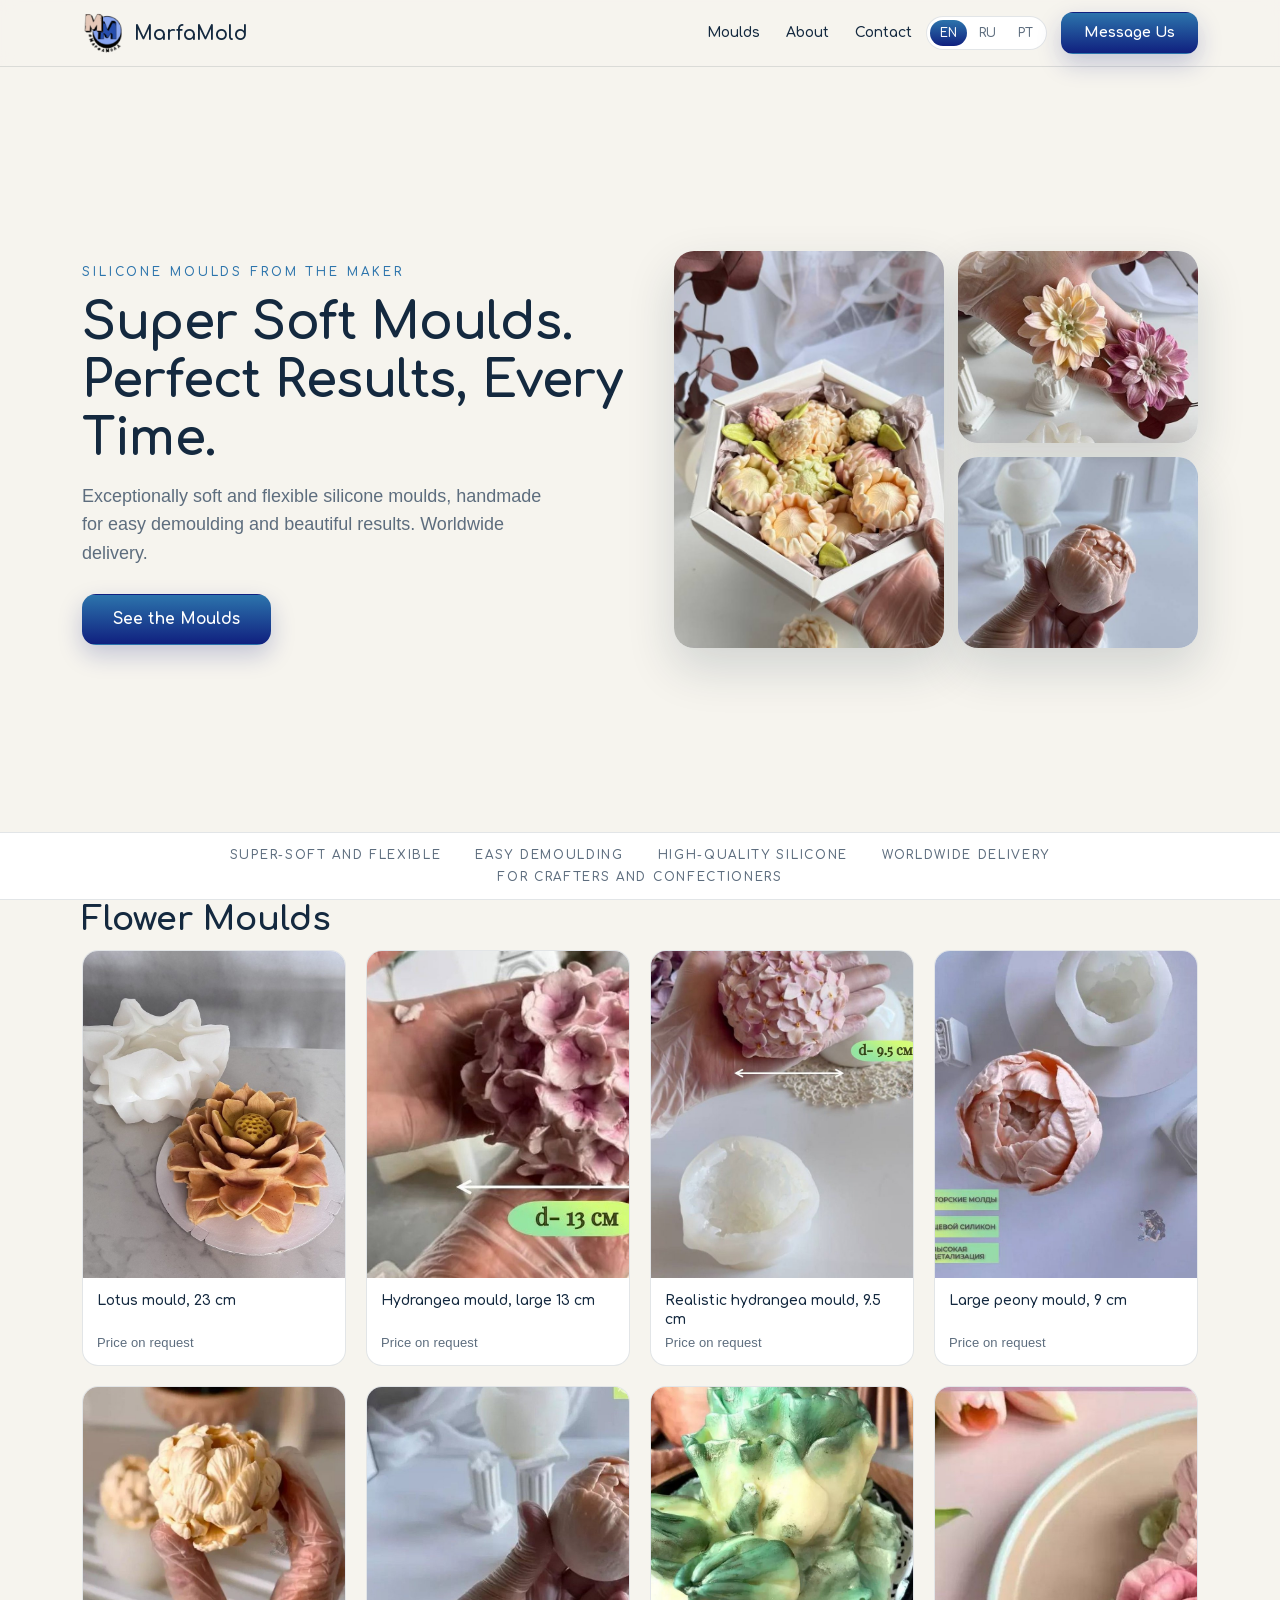
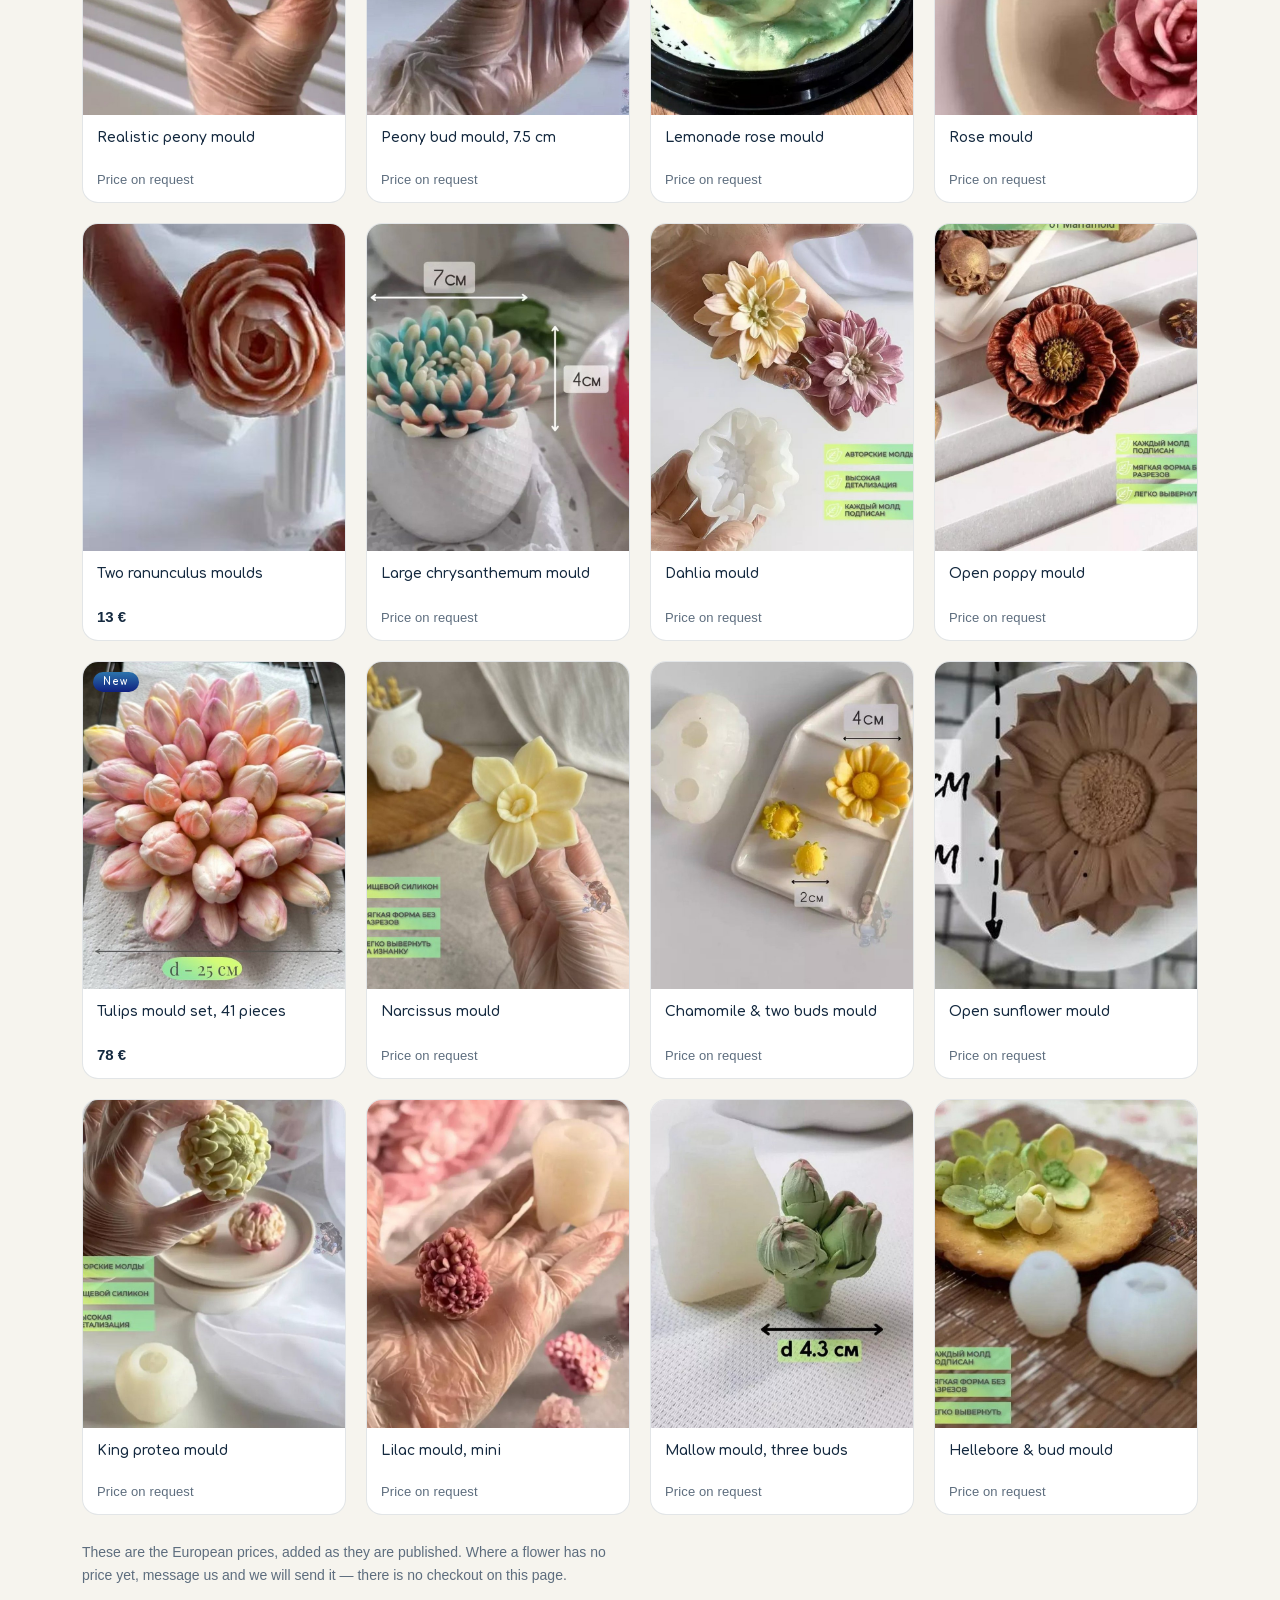
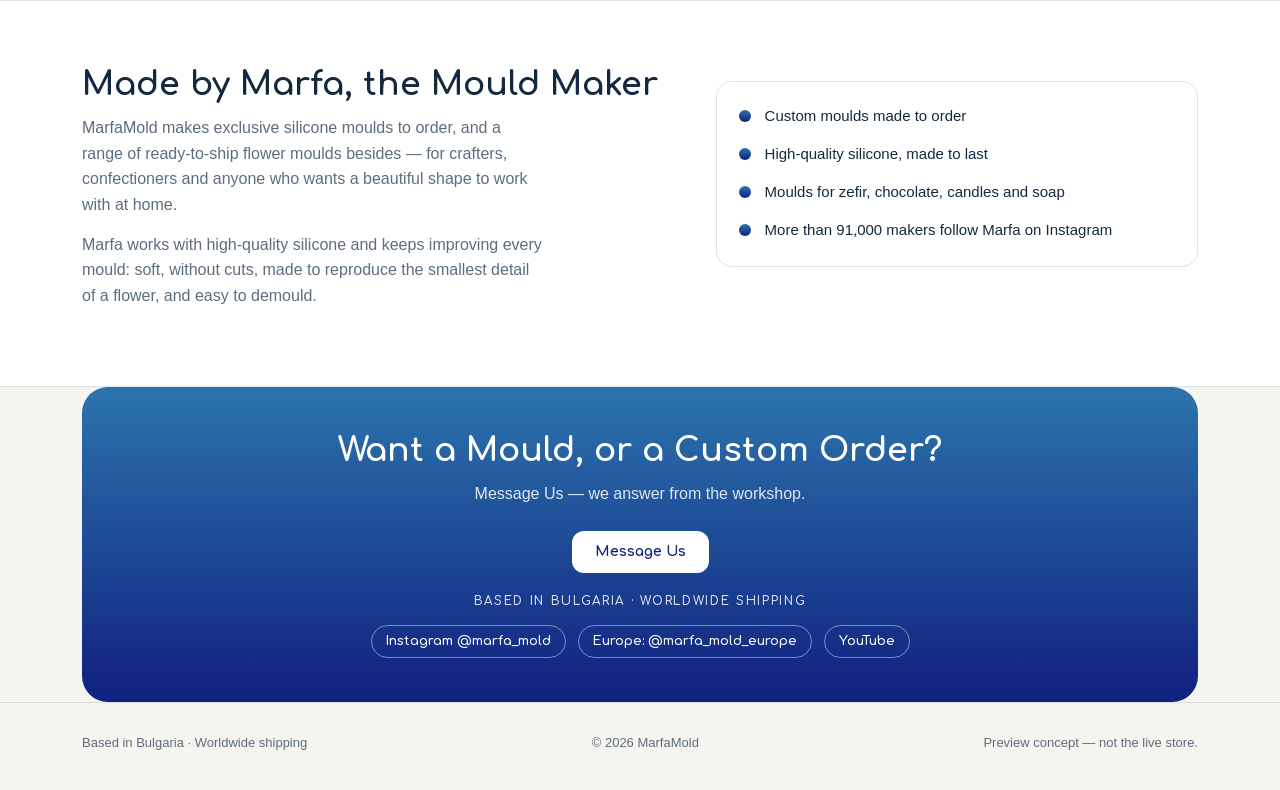
==== index.html @ e94edde2 "MarfaMold — international website (EN / RU / PT)" ====
<!doctype html>
<html lang="en">
<head>
<meta charset="utf-8">
<meta name="viewport" content="width=device-width, initial-scale=1">
<meta name="robots" content="noindex, nofollow">
<title>MarfaMold — super-soft silicone flower moulds, handmade</title>
<meta name="description" content="Super-soft, flexible silicone flower moulds, handmade by Marfa for easy demoulding and beautiful results. For zefir, chocolate, candles and soap. Worldwide delivery.">
<link rel="stylesheet" href="assets/marfa.css">
</head>
<body>

<div class="top">
  <div class="wrap top-in">
    <a class="brand" href="#top">
      <img src="assets/img/marfa-logo.png" alt="MarfaMold">
      <b>MarfaMold</b>
    </a>
    <nav>
      <a href="#moulds">Moulds</a>
      <a href="#about">About</a>
      <a href="#contact">Contact</a>
    </nav>
    <div class="lang" aria-label="Language"><a class="on" href="index.html" hreflang="en">EN</a><a href="ru/index.html" hreflang="ru">RU</a><a href="pt/index.html" hreflang="pt">PT</a></div>
    <a class="btn btn-grad" href="https://www.instagram.com/marfa_mold">Message Us</a>
  </div>
</div>

<div class="first-screen">
<header class="hero wrap" id="top">
  <div class="hero-in">
    <div>
      <p class="kicker">Silicone moulds from the maker</p>
      <h1>Super Soft Moulds. Perfect Results, Every Time.</h1>
      <p class="lead">Exceptionally soft and flexible silicone moulds, handmade for easy demoulding and beautiful results. Worldwide delivery.</p>
      <div class="cta-row">
        <a class="btn btn-grad btn-lg" href="#moulds">See the Moulds</a>
      </div>
    </div>
    <div class="collage">
      <div class="tile t1"><img src="assets/img/hero/hero-box.jpg" alt="A gift box of pastel zefir flowers made with MarfaMold moulds"></div>
      <div class="tile t2"><img src="assets/img/hero/hero-hands.jpg" alt="Two finished flower mouldings held in a gloved hand — peach and pink dahlias"></div>
      <div class="tile t3"><img src="assets/img/hero/hero-rose.jpg" alt="A zefir rose made with a MarfaMold mould, held in a gloved hand"></div>
    </div>
  </div>
</header>

<div class="claims">
  <div class="wrap">
    <span>Super-soft and flexible</span>
    <span>Easy demoulding</span>
    <span>High-quality silicone</span>
    <span>Worldwide delivery</span>
    <span>For crafters and confectioners</span>
  </div>
</div>
</div>

<section id="moulds" class="wrap">
  <h2>Flower Moulds</h2>
  <div class="grid">
    <article class="p">
      <div class="p-img"><img loading="lazy" src="assets/img/lotus-23.jpg" alt="Lotus mould, 23 cm"></div>
      <div class="p-body"><span class="p-name">Lotus mould, 23 cm</span><span class="p-price p-ask">Price on request</span></div>
    </article>
    <article class="p">
      <div class="p-img"><img loading="lazy" src="assets/img/hydrangea-13.jpg" alt="Hydrangea mould, large 13 cm"></div>
      <div class="p-body"><span class="p-name">Hydrangea mould, large 13 cm</span><span class="p-price p-ask">Price on request</span></div>
    </article>
    <article class="p">
      <div class="p-img"><img loading="lazy" src="assets/img/hydrangea-95.jpg" alt="Realistic hydrangea mould, 9.5 cm"></div>
      <div class="p-body"><span class="p-name">Realistic hydrangea mould, 9.5 cm</span><span class="p-price p-ask">Price on request</span></div>
    </article>
    <article class="p">
      <div class="p-img"><img loading="lazy" src="assets/img/peony-big-9.jpg" alt="Large peony mould, 9 cm"></div>
      <div class="p-body"><span class="p-name">Large peony mould, 9 cm</span><span class="p-price p-ask">Price on request</span></div>
    </article>
    <article class="p">
      <div class="p-img"><img loading="lazy" src="assets/img/peony-realistic.jpg" alt="Realistic peony mould"></div>
      <div class="p-body"><span class="p-name">Realistic peony mould</span><span class="p-price p-ask">Price on request</span></div>
    </article>
    <article class="p">
      <div class="p-img"><img loading="lazy" src="assets/img/peony-bud-75.jpg" alt="Peony bud mould, 7.5 cm"></div>
      <div class="p-body"><span class="p-name">Peony bud mould, 7.5 cm</span><span class="p-price p-ask">Price on request</span></div>
    </article>
    <article class="p">
      <div class="p-img"><img loading="lazy" src="assets/img/rose-lemonade.jpg" alt="Lemonade rose mould"></div>
      <div class="p-body"><span class="p-name">Lemonade rose mould</span><span class="p-price p-ask">Price on request</span></div>
    </article>
    <article class="p">
      <div class="p-img"><img loading="lazy" src="assets/img/rose-new.jpg" alt="Rose mould"></div>
      <div class="p-body"><span class="p-name">Rose mould</span><span class="p-price p-ask">Price on request</span></div>
    </article>
    <article class="p">
      <div class="p-img"><img loading="lazy" src="assets/img/ranunculus-set.jpg" alt="Two ranunculus moulds"></div>
      <div class="p-body"><span class="p-name">Two ranunculus moulds</span><span class="p-price">13 €</span></div>
    </article>
    <article class="p">
      <div class="p-img"><img loading="lazy" src="assets/img/chrysanthemum.jpg" alt="Large chrysanthemum mould"></div>
      <div class="p-body"><span class="p-name">Large chrysanthemum mould</span><span class="p-price p-ask">Price on request</span></div>
    </article>
    <article class="p">
      <div class="p-img"><img loading="lazy" src="assets/img/dahlia.jpg" alt="Dahlia mould"></div>
      <div class="p-body"><span class="p-name">Dahlia mould</span><span class="p-price p-ask">Price on request</span></div>
    </article>
    <article class="p">
      <div class="p-img"><img loading="lazy" src="assets/img/poppy-open.jpg" alt="Open poppy mould"></div>
      <div class="p-body"><span class="p-name">Open poppy mould</span><span class="p-price p-ask">Price on request</span></div>
    </article>
    <article class="p">
      <div class="p-img"><span class="p-badge">New</span><img loading="lazy" src="assets/img/tulips-41.jpg" alt="Tulips mould set, 41 pieces"></div>
      <div class="p-body"><span class="p-name">Tulips mould set, 41 pieces</span><span class="p-price">78 €</span></div>
    </article>
    <article class="p">
      <div class="p-img"><img loading="lazy" src="assets/img/narcissus.jpg" alt="Narcissus mould"></div>
      <div class="p-body"><span class="p-name">Narcissus mould</span><span class="p-price p-ask">Price on request</span></div>
    </article>
    <article class="p">
      <div class="p-img"><img loading="lazy" src="assets/img/chamomile-buds.jpg" alt="Chamomile &amp; two buds mould"></div>
      <div class="p-body"><span class="p-name">Chamomile &amp; two buds mould</span><span class="p-price p-ask">Price on request</span></div>
    </article>
    <article class="p">
      <div class="p-img"><img loading="lazy" src="assets/img/sunflower-open.jpg" alt="Open sunflower mould"></div>
      <div class="p-body"><span class="p-name">Open sunflower mould</span><span class="p-price p-ask">Price on request</span></div>
    </article>
    <article class="p">
      <div class="p-img"><img loading="lazy" src="assets/img/king-protea.jpg" alt="King protea mould"></div>
      <div class="p-body"><span class="p-name">King protea mould</span><span class="p-price p-ask">Price on request</span></div>
    </article>
    <article class="p">
      <div class="p-img"><img loading="lazy" src="assets/img/lilac-mini.jpg" alt="Lilac mould, mini"></div>
      <div class="p-body"><span class="p-name">Lilac mould, mini</span><span class="p-price p-ask">Price on request</span></div>
    </article>
    <article class="p">
      <div class="p-img"><img loading="lazy" src="assets/img/mallow-buds.jpg" alt="Mallow mould, three buds"></div>
      <div class="p-body"><span class="p-name">Mallow mould, three buds</span><span class="p-price p-ask">Price on request</span></div>
    </article>
    <article class="p">
      <div class="p-img"><img loading="lazy" src="assets/img/hellebore-bud.jpg" alt="Hellebore &amp; bud mould"></div>
      <div class="p-body"><span class="p-name">Hellebore &amp; bud mould</span><span class="p-price p-ask">Price on request</span></div>
    </article>
  </div>
  <p class="note">These are the European prices, added as they are published. Where a flower has no price yet, message us and we will send it — there is no checkout on this page.</p>
</section>

<section id="about" style="background:#fff;border-block:1px solid var(--line)">
  <div class="wrap about-in">
    <div>
      <h2>Made by Marfa, the Mould Maker</h2>
      <p>MarfaMold makes exclusive silicone moulds to order, and a range of ready-to-ship flower moulds besides — for crafters, confectioners and anyone who wants a beautiful shape to work with at home.</p>
      <p>Marfa works with high-quality silicone and keeps improving every mould: soft, without cuts, made to reproduce the smallest detail of a flower, and easy to demould.</p>
    </div>
    <ul class="facts">
      <li>Custom moulds made to order</li>
      <li>High-quality silicone, made to last</li>
      <li>Moulds for zefir, chocolate, candles and soap</li>
      <li>More than 91,000 makers follow Marfa on Instagram</li>
    </ul>
  </div>
</section>

<section id="contact" class="wrap">
  <div class="contact">
    <h2>Want a Mould, or a Custom Order?</h2>
    <p>Message Us — we answer from the workshop.</p>
    <a class="btn" href="https://www.instagram.com/marfa_mold">Message Us</a>
    <p class="based">Based in Bulgaria · Worldwide shipping</p>
    <div class="socials">
      <a href="https://www.instagram.com/marfa_mold" target="_blank" rel="noopener">Instagram @marfa_mold</a>
      <a href="https://www.instagram.com/marfa_mold_europe" target="_blank" rel="noopener">Europe: @marfa_mold_europe</a>
      <a href="https://www.youtube.com/@marfamold" target="_blank" rel="noopener">YouTube</a>
    </div>
  </div>
</section>

<footer>
  <div class="wrap foot-in">
    <span>Based in Bulgaria · Worldwide shipping</span>
    <span>© 2026 MarfaMold</span>
    <span>Preview concept — not the live store.</span>
  </div>
</footer>

</body>
</html>
---- assets/marfa.css ----
/* MarfaMold demo — shared styles. Brand font (Comfortaa), colours and
   layout follow marfa-mold.ru / marfamold.ru; no Sweet Moments assets. */
@font-face { font-family:'Comfortaa'; font-style:normal; font-weight:400; font-display:swap;
  src:url('fonts/comfortaa-400-latin.woff2') format('woff2');
  unicode-range:U+0000-00FF,U+0131,U+0152-0153,U+02BB-02BC,U+02C6,U+02DA,U+02DC,U+0304,U+0308,U+0329,U+2000-206F,U+20AC,U+2122,U+2191,U+2193,U+2212,U+2215,U+FEFF,U+FFFD; }
@font-face { font-family:'Comfortaa'; font-style:normal; font-weight:400; font-display:swap;
  src:url('fonts/comfortaa-400-cyrillic.woff2') format('woff2');
  unicode-range:U+0301,U+0400-045F,U+0490-0491,U+04B0-04B1,U+2116; }
@font-face { font-family:'Comfortaa'; font-style:normal; font-weight:600; font-display:swap;
  src:url('fonts/comfortaa-600-latin.woff2') format('woff2');
  unicode-range:U+0000-00FF,U+0131,U+0152-0153,U+02BB-02BC,U+02C6,U+02DA,U+02DC,U+0304,U+0308,U+0329,U+2000-206F,U+20AC,U+2122,U+2191,U+2193,U+2212,U+2215,U+FEFF,U+FFFD; }
@font-face { font-family:'Comfortaa'; font-style:normal; font-weight:600; font-display:swap;
  src:url('fonts/comfortaa-600-cyrillic.woff2') format('woff2');
  unicode-range:U+0301,U+0400-045F,U+0490-0491,U+04B0-04B1,U+2116; }
@font-face { font-family:'Comfortaa'; font-style:normal; font-weight:700; font-display:swap;
  src:url('fonts/comfortaa-700-latin.woff2') format('woff2');
  unicode-range:U+0000-00FF,U+0131,U+0152-0153,U+02BB-02BC,U+02C6,U+02DA,U+02DC,U+0304,U+0308,U+0329,U+2000-206F,U+20AC,U+2122,U+2191,U+2193,U+2212,U+2215,U+FEFF,U+FFFD; }
@font-face { font-family:'Comfortaa'; font-style:normal; font-weight:700; font-display:swap;
  src:url('fonts/comfortaa-700-cyrillic.woff2') format('woff2');
  unicode-range:U+0301,U+0400-045F,U+0490-0491,U+04B0-04B1,U+2116; }

:root{
  --paper:#f6f4ee; --card:#ffffff; --ink:#14293f; --ink-soft:#5d6d7e;
  --blue:#2c74ac; --blue-deep:#10207f; --line:rgba(20,41,63,.12);
  --grad:linear-gradient(0.5turn,#2c74ac 0%,#10207f 100%);
  --radius:16px;
  --top-h:67px;          /* sticky header height: first-screen maths */
  --display:'Comfortaa',system-ui,sans-serif;
  --sans:-apple-system,BlinkMacSystemFont,'Segoe UI',Roboto,'Helvetica Neue',Arial,sans-serif;
}
*{box-sizing:border-box}
html{scroll-behavior:smooth}
body{margin:0;background:var(--paper);color:var(--ink);font:16px/1.6 var(--sans)}
img{display:block;max-width:100%}
a{color:inherit}
.wrap{max-width:1160px;margin:0 auto;padding:0 22px}

/* ---- header ---- */
.top{position:sticky;top:0;z-index:10;background:rgba(246,244,238,.92);backdrop-filter:blur(8px);
  border-bottom:1px solid var(--line)}
.top-in{display:flex;align-items:center;gap:14px;padding-block:12px}
.brand{display:flex;align-items:center;gap:10px;text-decoration:none}
.brand img{width:42px;height:42px}
.brand b{font:700 19px/1 var(--display);letter-spacing:.01em}
.top nav{margin-left:auto;display:flex;gap:26px}
.top nav a{font:600 14px/1 var(--display);text-decoration:none;color:var(--ink)}
.top nav a:hover{color:var(--blue)}
.lang{display:flex;align-items:center;gap:2px;border:1px solid var(--line);
  border-radius:999px;padding:3px;background:#fff}
.top .lang{margin-left:auto}
.top nav + .lang{margin-left:0}
.lang a{font:600 12px/1 var(--display);padding:7px 10px;border-radius:999px;
  text-decoration:none;color:var(--ink-soft)}
.lang a:hover{color:var(--blue)}
.lang a.on{background:var(--grad);color:#fff}
.btn{display:inline-flex;align-items:center;justify-content:center;gap:10px;
  padding:13px 22px;border-radius:12px;font:700 14px/1 var(--display);text-decoration:none;
  border:1px solid transparent;cursor:pointer;white-space:nowrap}
.btn-grad{background:var(--grad);color:#fff;box-shadow:0 10px 24px rgba(16,32,127,.22)}
.btn-lg{padding:17px 30px;font-size:15.5px;border-radius:14px}

/* ---- hero ---- */
.hero{padding-top:54px;padding-bottom:40px}
.hero-in{display:grid;grid-template-columns:1.02fr .98fr;gap:46px;align-items:center}
.kicker{font:600 12px/1 var(--display);letter-spacing:.24em;text-transform:uppercase;color:var(--blue)}
.hero h1{margin:16px 0 14px;font:700 clamp(30px,4.1vw,50px)/1.16 var(--display);letter-spacing:-.01em}
.hero p.lead{margin:0 0 26px;font-size:18px;color:var(--ink-soft);max-width:46ch}
.cta-row{display:flex;gap:14px;flex-wrap:wrap}

/* ---- hero collage: three photos from the original shop hero ---- */
.collage{display:grid;grid-template-columns:1.06fr .94fr;gap:14px;align-items:stretch}
.collage .tile{border-radius:calc(var(--radius) + 4px);overflow:hidden;background:#fff;
  box-shadow:0 20px 48px rgba(20,41,63,.16)}
.collage .t1{grid-row:1 / span 2}
.collage img{width:100%;height:100%;object-fit:cover}
.collage .t2,.collage .t3{aspect-ratio:5/4}

/* ---- claims strip ---- */
.claims{border-block:1px solid var(--line);background:#fff}
.claims .wrap{display:flex;flex-wrap:wrap;gap:10px 34px;justify-content:center;padding-block:16px}
.claims span{font:600 12px/1 var(--display);letter-spacing:.14em;text-transform:uppercase;color:var(--ink-soft)}

/* ---- sections ---- */
section{padding:64px 0}
h2{margin:0 0 10px;font:700 clamp(24px,2.6vw,34px)/1.2 var(--display)}
.sub{margin:0 0 34px;color:var(--ink-soft);max-width:62ch}

/* ---- product grid ---- */
.grid{display:grid;grid-template-columns:repeat(auto-fill,minmax(215px,1fr));gap:20px}
.p{background:var(--card);border:1px solid var(--line);border-radius:var(--radius);overflow:hidden;
  display:flex;flex-direction:column}
.p-img{aspect-ratio:4/5;background:#fff;position:relative}
.p-img img{width:100%;height:100%;object-fit:cover}
.p-badge{position:absolute;top:10px;left:10px;padding:5px 10px;border-radius:999px;
  background:var(--grad);color:#fff;font:700 10px/1 var(--display);letter-spacing:.12em}
.p-body{padding:14px 14px 16px;display:flex;flex-direction:column;gap:6px;flex:1}
.p-name{font:600 14px/1.35 var(--display);min-height:2.7em}
.p-price{font:700 15px/1 var(--sans);margin-top:auto}
.p-price s{color:var(--ink-soft);font-weight:400;margin-left:8px;font-size:13px}
.p-ask{font-weight:400;font-size:13px;color:var(--ink-soft);letter-spacing:.01em}
.note{margin-top:26px;color:var(--ink-soft);font-size:14px;max-width:70ch}

/* ---- about ---- */
.about-in{display:grid;grid-template-columns:1.1fr .9fr;gap:44px;align-items:start}
.about-in p{margin:0 0 14px;color:var(--ink-soft);max-width:52ch}
.facts{background:#fff;border:1px solid var(--line);border-radius:var(--radius);padding:22px 22px 10px}
.facts li{list-style:none;margin:0 0 14px;padding-left:26px;position:relative;font-size:15px}
.facts li::before{content:"";position:absolute;left:0;top:6px;width:12px;height:12px;border-radius:50%;
  background:var(--grad)}
.facts ul{margin:0;padding:0}

/* ---- contact ---- */
.contact{background:var(--grad);color:#fff;border-radius:calc(var(--radius) + 10px);padding:44px 34px;text-align:center}
.contact h2{color:#fff}
.contact p{color:rgba(255,255,255,.85);max-width:52ch;margin:0 auto 24px}
.contact .based{font:600 12px/1 var(--display);letter-spacing:.14em;text-transform:uppercase;
  color:rgba(255,255,255,.85);margin:22px auto 0}
.contact .btn{background:#fff;color:var(--blue-deep)}
.socials{display:flex;flex-wrap:wrap;gap:12px;justify-content:center;margin-top:18px}
.socials a{color:#fff;text-decoration:none;font:600 13px/1 var(--display);
  border:1px solid rgba(255,255,255,.45);border-radius:999px;padding:9px 14px}
.socials a:hover{background:rgba(255,255,255,.14)}

/* ---- footer ---- */
footer{border-top:1px solid var(--line);padding:30px 0 36px;color:var(--ink-soft);font-size:13px}
.foot-in{display:flex;flex-wrap:wrap;gap:10px 20px;align-items:baseline;justify-content:space-between}

/* ---- first screen: on desktop the hero and the benefits strip fill the whole
   first viewport, so the Flower Moulds section only begins after a scroll
   (Natalia, 2026-10-02). The height comes from the viewport and the air from
   the padding; the photographs keep their own proportions. ---- */
@media (min-width:901px){
  .first-screen{display:flex;flex-direction:column;min-height:calc(100vh - var(--top-h))}
  .first-screen .hero{flex:1 1 auto;display:flex;flex-direction:column;
    justify-content:center;padding-block:clamp(24px,4.4vh,68px)}
  .first-screen .claims{flex:0 0 auto}
}
/* taller screens: scale the hero composition up a step at a time, so the extra
   height is shared between the photographs and the air (never stretched) */
@media (min-width:901px) and (min-height:1000px){
  .hero{max-width:1300px}
  .hero-in{grid-template-columns:.95fr 1.05fr}
}
@media (min-width:901px) and (min-height:1200px){
  .hero{max-width:1440px}
  .hero-in{grid-template-columns:.9fr 1.1fr}
}

@media (max-width:900px){
  .hero-in,.about-in{grid-template-columns:1fr;gap:28px}
  .top nav{display:none}
  .hero{padding-top:34px}
  .collage{grid-template-columns:1fr 1fr}
  .collage .t1{grid-column:1 / -1;grid-row:auto;aspect-ratio:4/4}
}
@media (max-width:560px){
  .grid{grid-template-columns:repeat(2,1fr);gap:12px}
  .p-body{padding:10px 10px 12px}
  .p-name{font-size:12.5px}
  .btn{padding:12px 16px}
  .top .btn-grad{display:none}
  .lang a{padding:7px 8px}
}
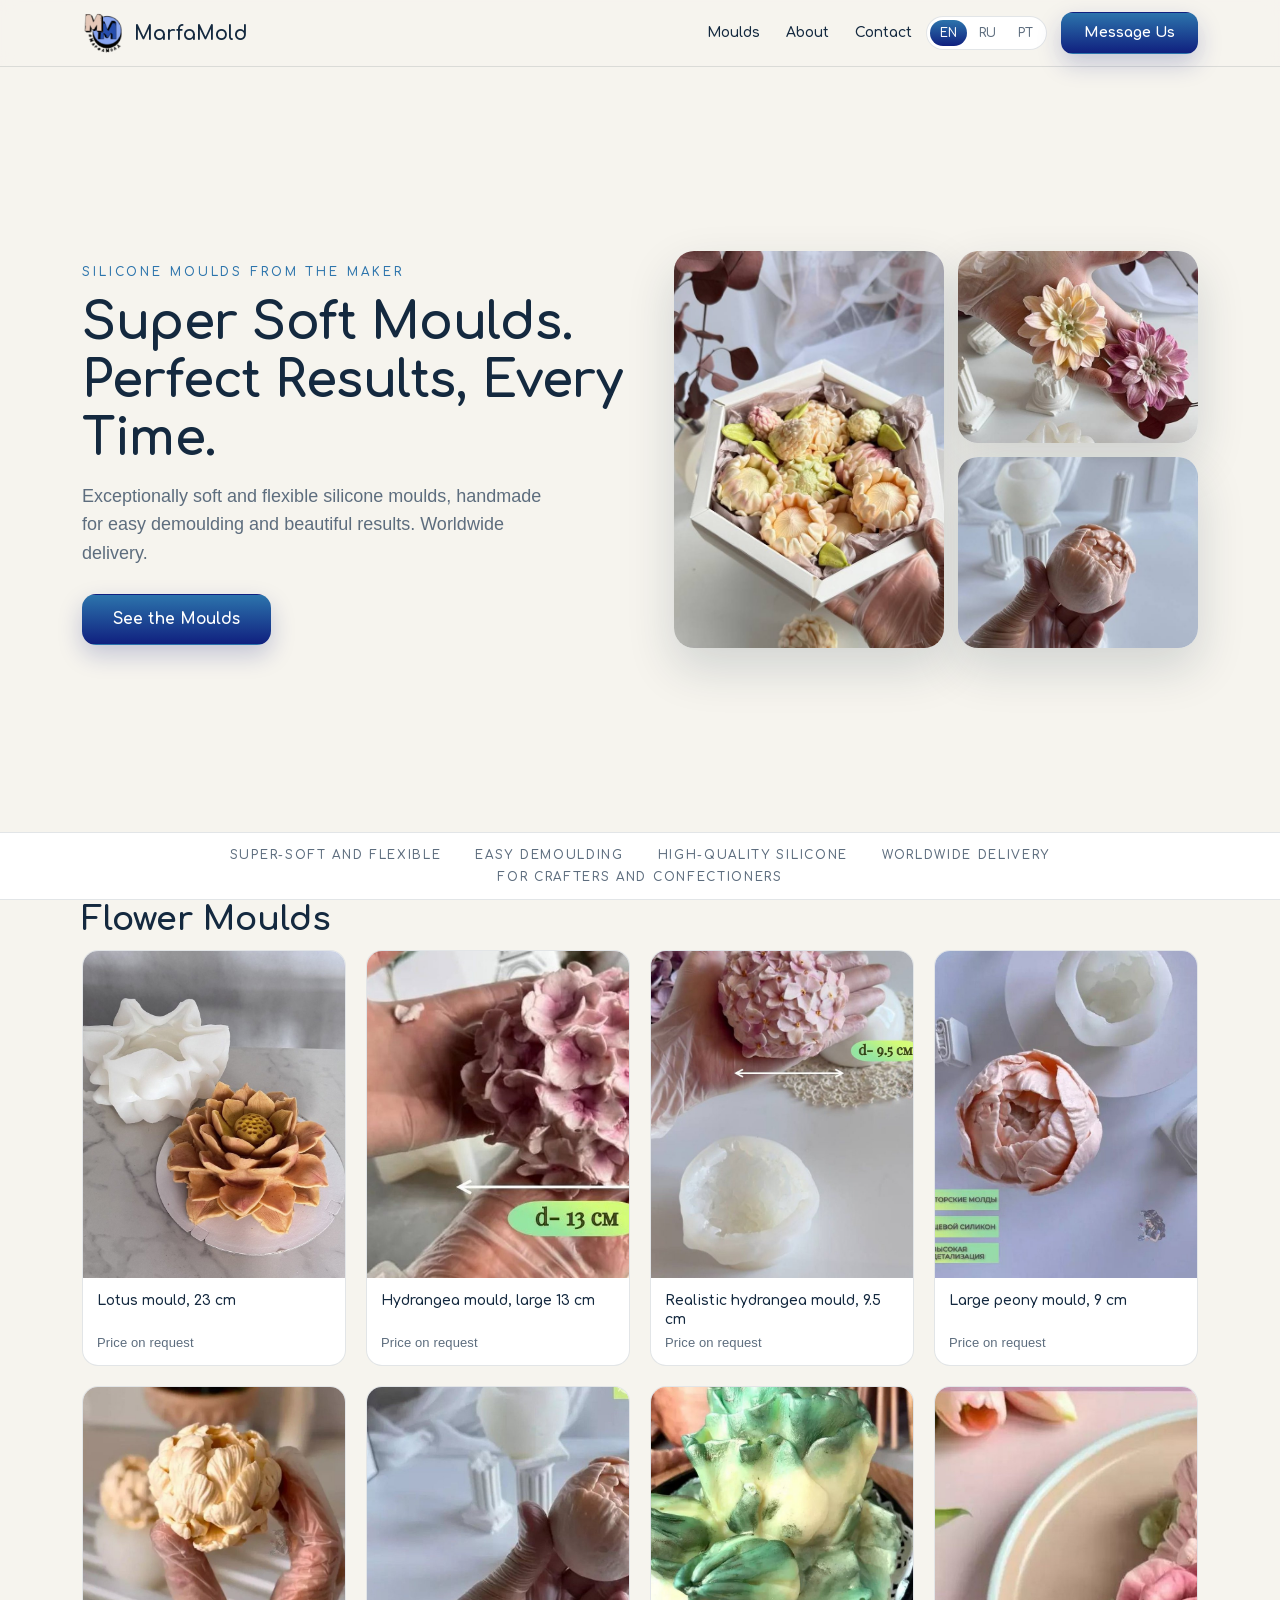
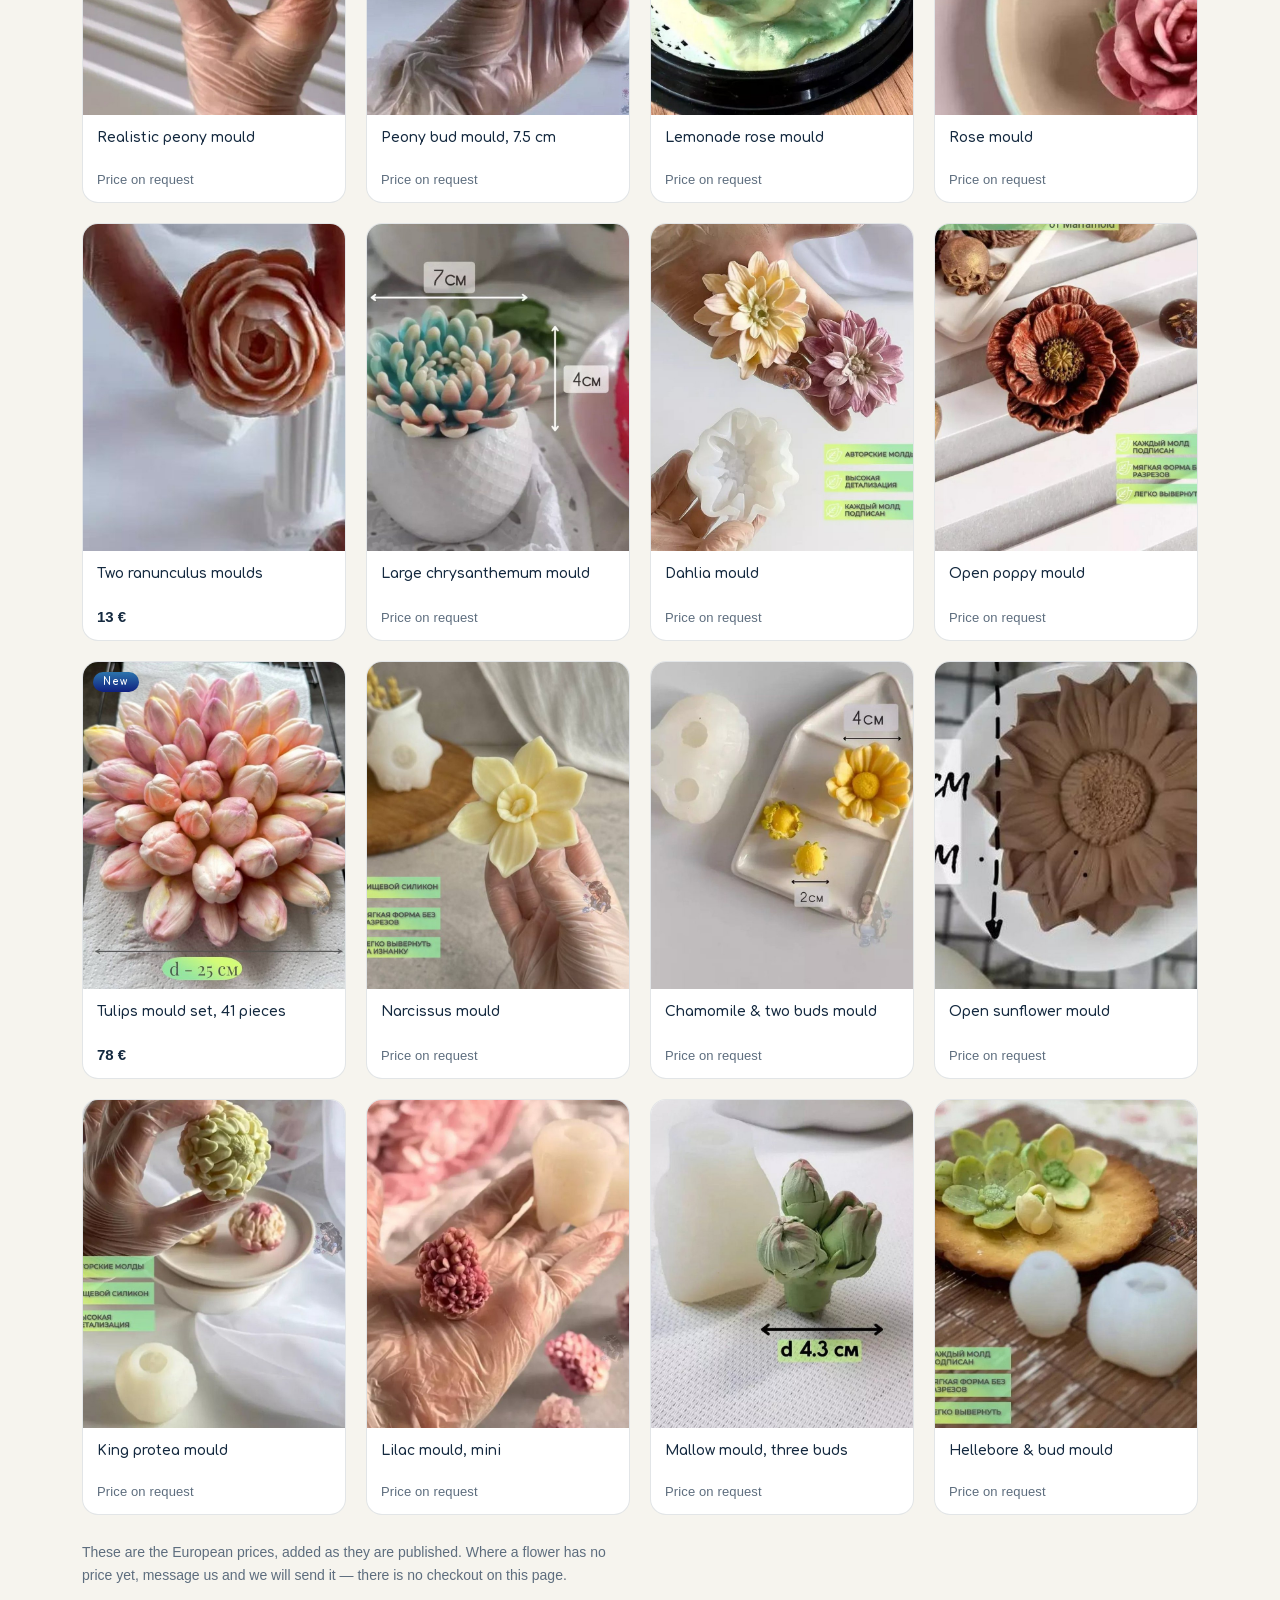
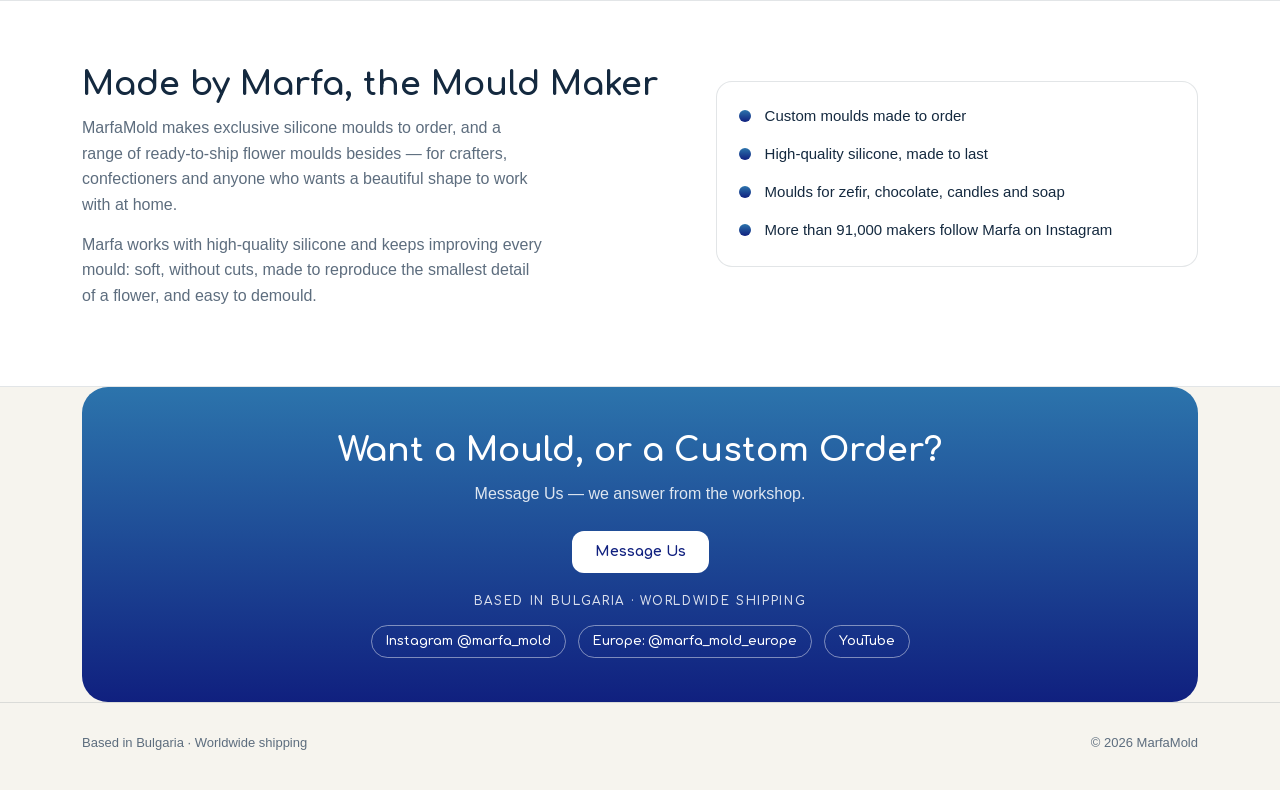
==== commit 29eeb2e6: "Live footer" ====
--- a/index.html
+++ b/index.html
@@ -4,6 +4,7 @@
 <meta charset="utf-8">
 <meta name="viewport" content="width=device-width, initial-scale=1">
 <meta name="robots" content="noindex, nofollow">
+<link rel="icon" href="assets/img/marfa-logo.png">
 <title>MarfaMold — super-soft silicone flower moulds, handmade</title>
 <meta name="description" content="Super-soft, flexible silicone flower moulds, handmade by Marfa for easy demoulding and beautiful results. For zefir, chocolate, candles and soap. Worldwide delivery.">
 <link rel="stylesheet" href="assets/marfa.css">
@@ -177,7 +178,6 @@
   <div class="wrap foot-in">
     <span>Based in Bulgaria · Worldwide shipping</span>
     <span>© 2026 MarfaMold</span>
-    <span>Preview concept — not the live store.</span>
   </div>
 </footer>
 
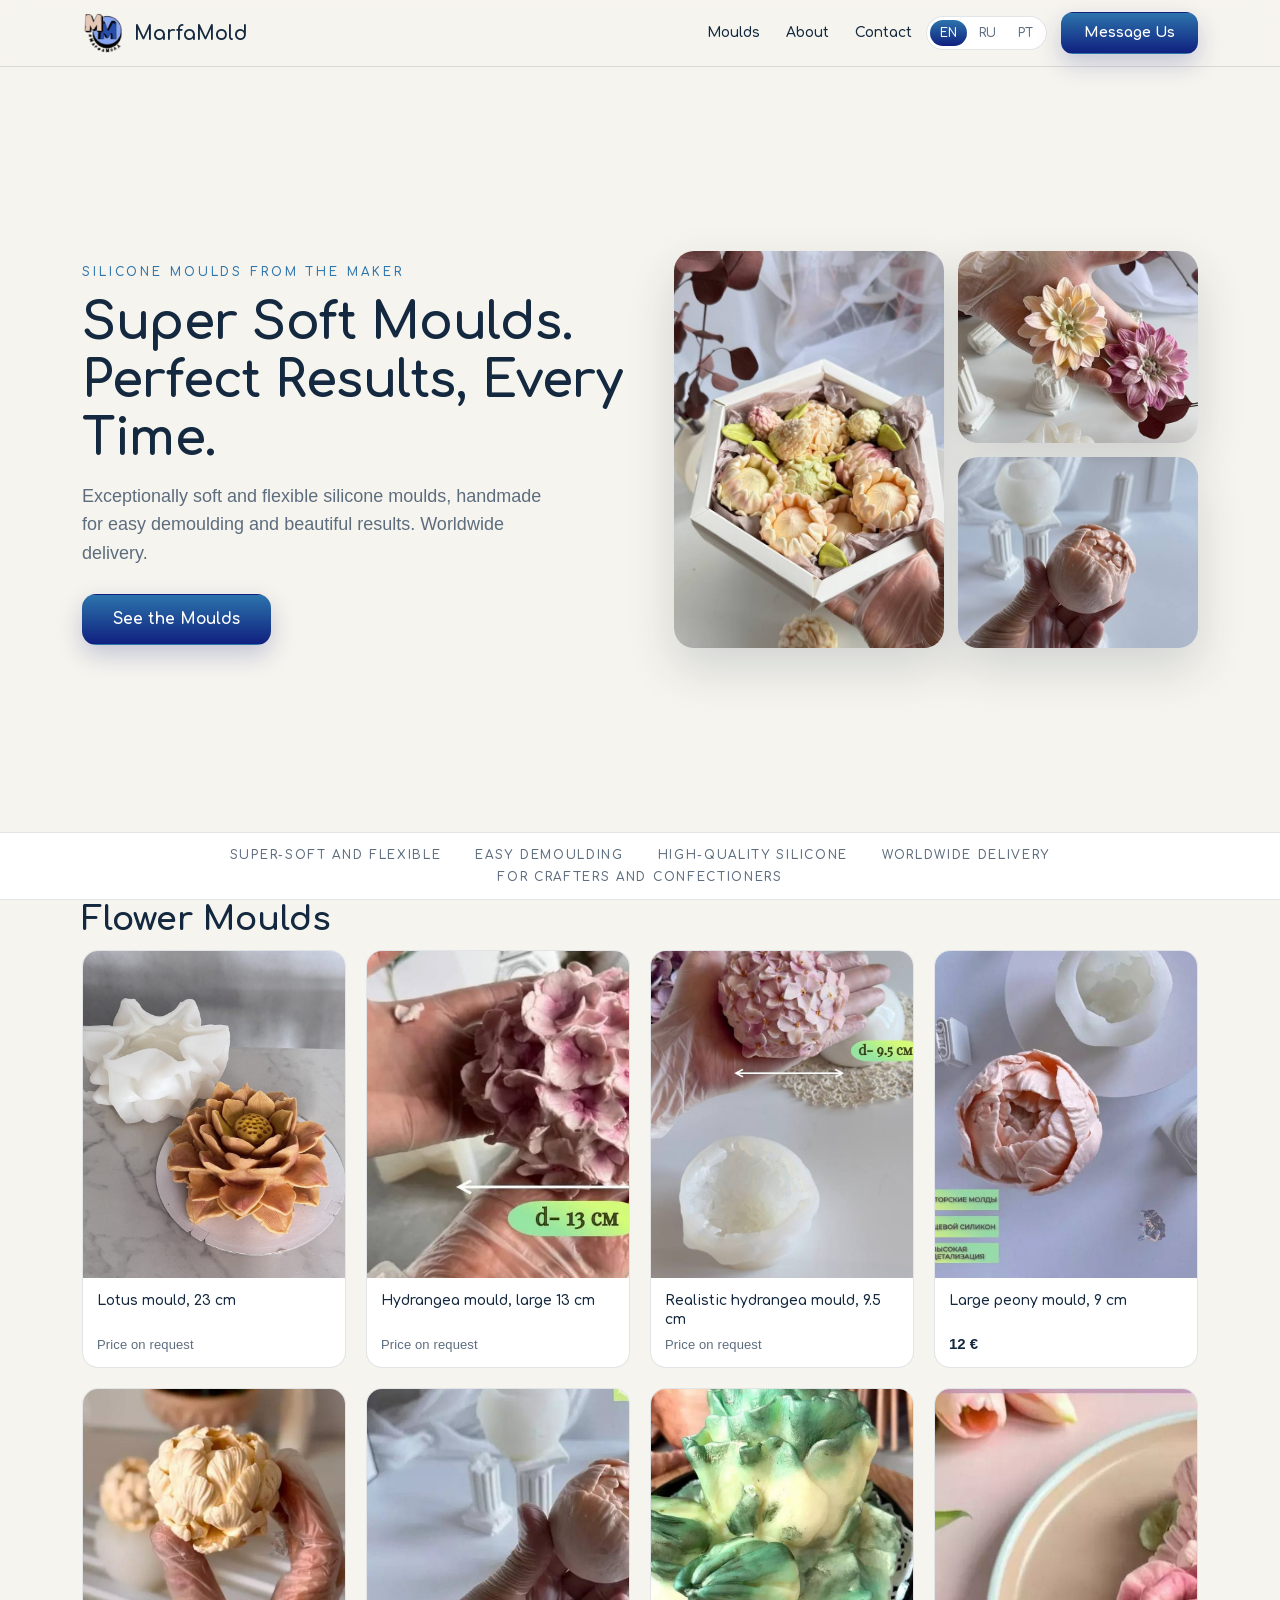
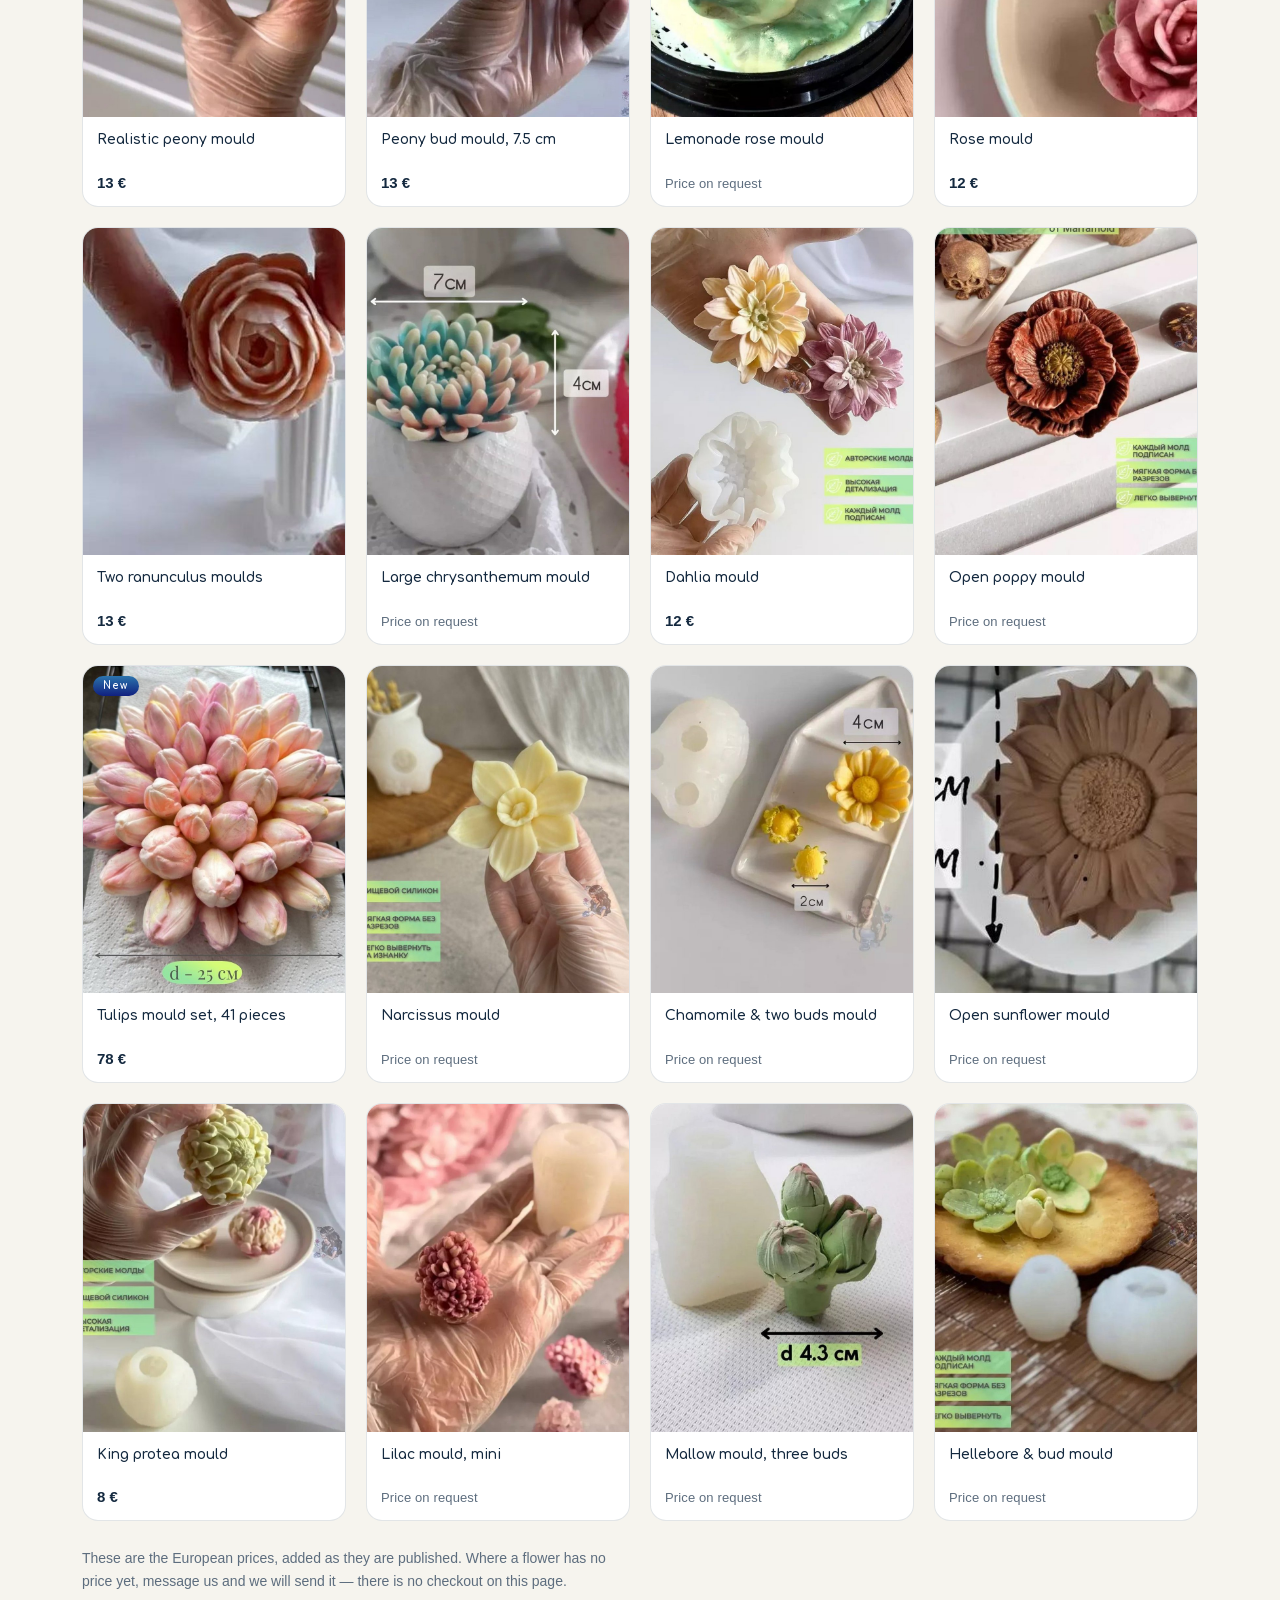
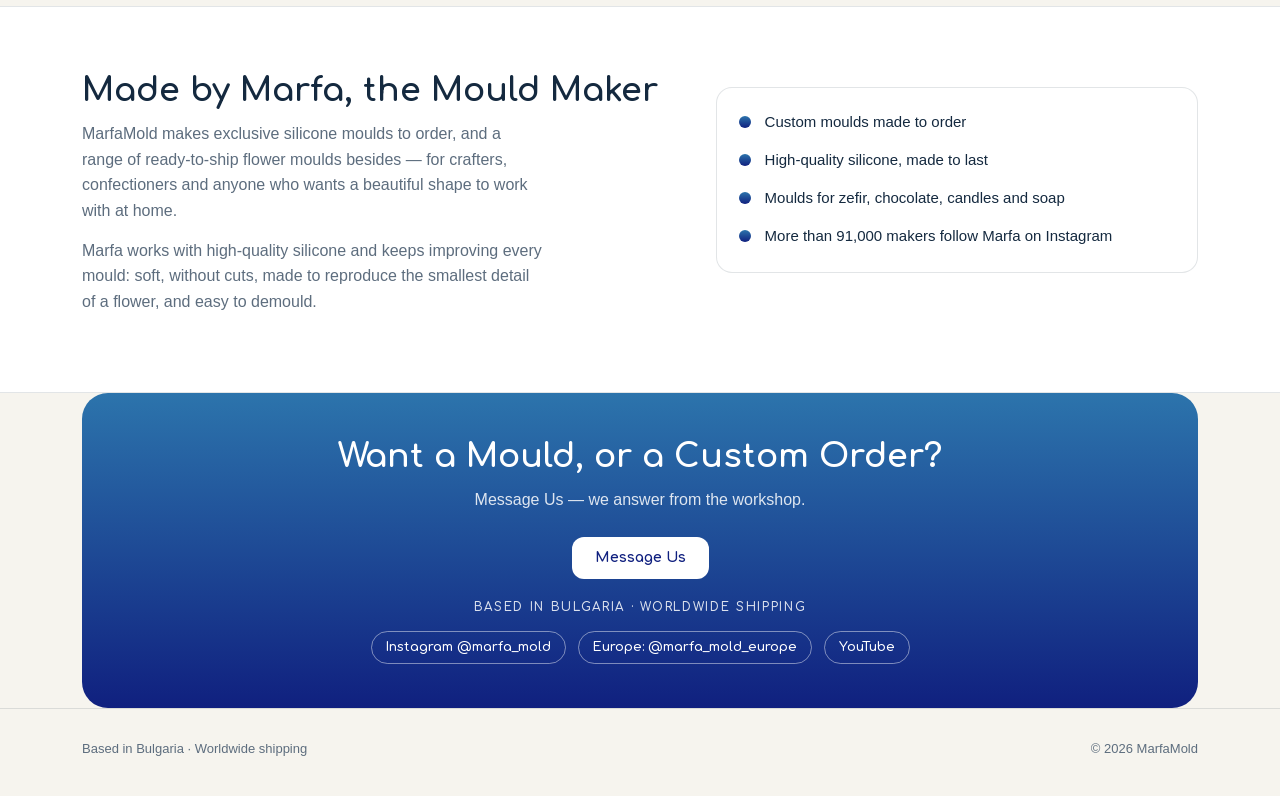
==== commit 5edc6078: "European prices from Marfa's price list (8 pages, price 21 August) peony-big-9 12 €, peony-realistic" ====
--- a/index.html
+++ b/index.html
@@ -74,15 +74,15 @@
     </article>
     <article class="p">
       <div class="p-img"><img loading="lazy" src="assets/img/peony-big-9.jpg" alt="Large peony mould, 9 cm"></div>
-      <div class="p-body"><span class="p-name">Large peony mould, 9 cm</span><span class="p-price p-ask">Price on request</span></div>
+      <div class="p-body"><span class="p-name">Large peony mould, 9 cm</span><span class="p-price">12 €</span></div>
     </article>
     <article class="p">
       <div class="p-img"><img loading="lazy" src="assets/img/peony-realistic.jpg" alt="Realistic peony mould"></div>
-      <div class="p-body"><span class="p-name">Realistic peony mould</span><span class="p-price p-ask">Price on request</span></div>
+      <div class="p-body"><span class="p-name">Realistic peony mould</span><span class="p-price">13 €</span></div>
     </article>
     <article class="p">
       <div class="p-img"><img loading="lazy" src="assets/img/peony-bud-75.jpg" alt="Peony bud mould, 7.5 cm"></div>
-      <div class="p-body"><span class="p-name">Peony bud mould, 7.5 cm</span><span class="p-price p-ask">Price on request</span></div>
+      <div class="p-body"><span class="p-name">Peony bud mould, 7.5 cm</span><span class="p-price">13 €</span></div>
     </article>
     <article class="p">
       <div class="p-img"><img loading="lazy" src="assets/img/rose-lemonade.jpg" alt="Lemonade rose mould"></div>
@@ -90,7 +90,7 @@
     </article>
     <article class="p">
       <div class="p-img"><img loading="lazy" src="assets/img/rose-new.jpg" alt="Rose mould"></div>
-      <div class="p-body"><span class="p-name">Rose mould</span><span class="p-price p-ask">Price on request</span></div>
+      <div class="p-body"><span class="p-name">Rose mould</span><span class="p-price">12 €</span></div>
     </article>
     <article class="p">
       <div class="p-img"><img loading="lazy" src="assets/img/ranunculus-set.jpg" alt="Two ranunculus moulds"></div>
@@ -102,7 +102,7 @@
     </article>
     <article class="p">
       <div class="p-img"><img loading="lazy" src="assets/img/dahlia.jpg" alt="Dahlia mould"></div>
-      <div class="p-body"><span class="p-name">Dahlia mould</span><span class="p-price p-ask">Price on request</span></div>
+      <div class="p-body"><span class="p-name">Dahlia mould</span><span class="p-price">12 €</span></div>
     </article>
     <article class="p">
       <div class="p-img"><img loading="lazy" src="assets/img/poppy-open.jpg" alt="Open poppy mould"></div>
@@ -126,7 +126,7 @@
     </article>
     <article class="p">
       <div class="p-img"><img loading="lazy" src="assets/img/king-protea.jpg" alt="King protea mould"></div>
-      <div class="p-body"><span class="p-name">King protea mould</span><span class="p-price p-ask">Price on request</span></div>
+      <div class="p-body"><span class="p-name">King protea mould</span><span class="p-price">8 €</span></div>
     </article>
     <article class="p">
       <div class="p-img"><img loading="lazy" src="assets/img/lilac-mini.jpg" alt="Lilac mould, mini"></div>
